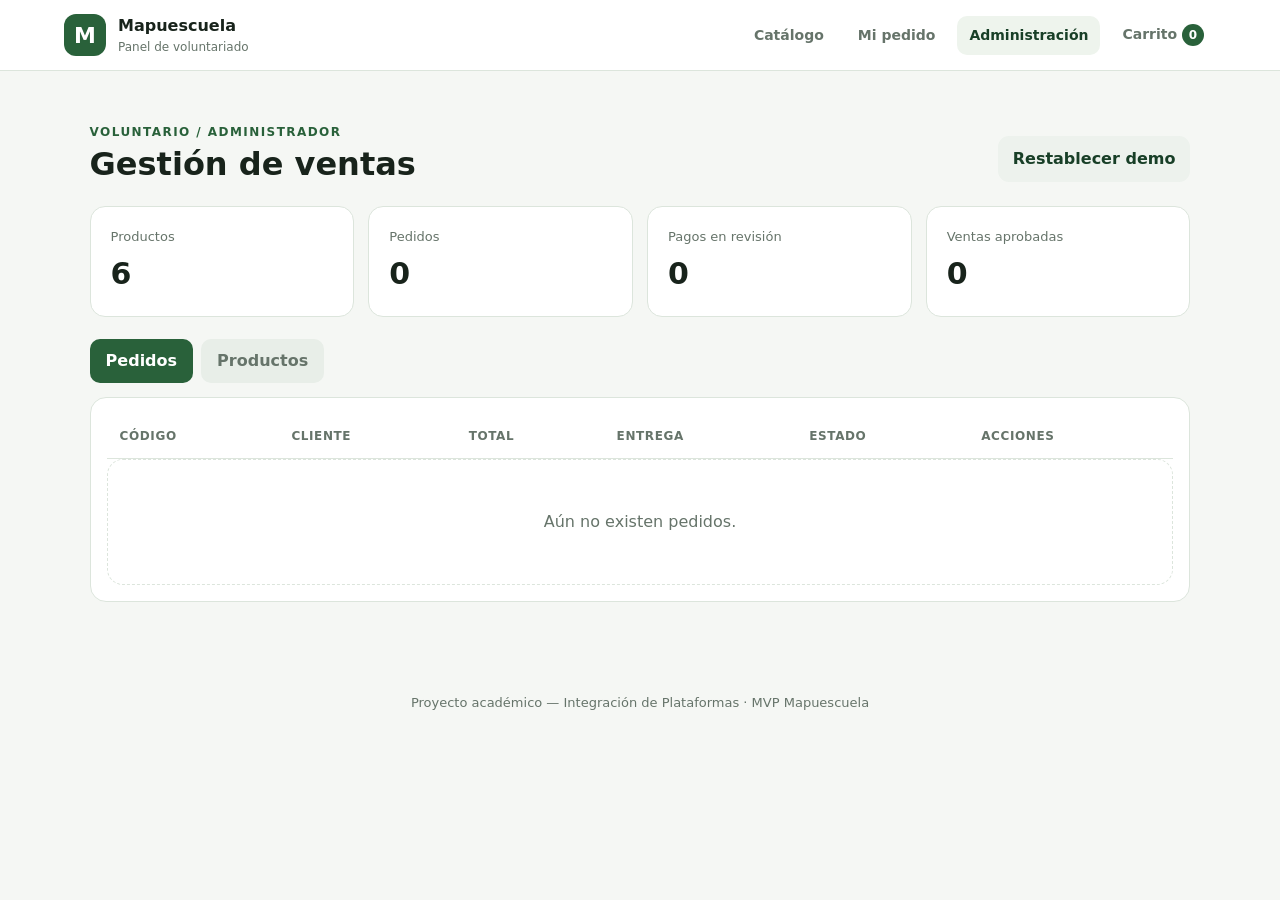
==== frontend/admin.html @ 1a3f2280 "Agregar frontend inicial de Mapuescuela Se incorpora catálogo, carrito, checkout, consulta de pedido" ====
<!DOCTYPE html>
<html lang="es">
<head>
  <meta charset="UTF-8" />
  <meta name="viewport" content="width=device-width, initial-scale=1.0" />
  <title>Mapuescuela | Administración</title>
  <link rel="stylesheet" href="estilos.css" />
</head>
<body data-page="admin">
  <header class="topbar">
    <a class="brand" href="index.html">
      <span class="brand-mark">M</span>
      <span><strong>Mapuescuela</strong><small>Panel de voluntariado</small></span>
    </a>
    <nav class="nav">
      <a href="index.html">Catálogo</a>
      <a href="estado.html">Mi pedido</a>
      <a class="active" href="admin.html">Administración</a>
      <a class="cart-link" href="carrito.html">Carrito <span id="cart-count">0</span></a>
    </nav>
  </header>

  <!-- Panel pensado para el voluntario/administrador de Mapuescuela. -->
  <main class="section">
    <div class="section-head">
      <div>
        <span class="eyebrow">Voluntario / administrador</span>
        <h1>Gestión de ventas</h1>
      </div>
      <button id="reset-demo" class="btn ghost">Restablecer demo</button>
    </div>

    <div class="stats-grid">
      <div class="stat"><span>Productos</span><strong id="stat-products">0</strong></div>
      <div class="stat"><span>Pedidos</span><strong id="stat-orders">0</strong></div>
      <div class="stat"><span>Pagos en revisión</span><strong id="stat-review">0</strong></div>
      <div class="stat"><span>Ventas aprobadas</span><strong id="stat-approved">0</strong></div>
    </div>

    <div class="admin-tabs">
      <button class="tab active" data-tab="pedidos">Pedidos</button>
      <button class="tab" data-tab="productos">Productos</button>
    </div>

    <!-- Gestión de pedidos y avance de estados del proceso de venta. -->
    <section id="tab-pedidos" class="admin-panel">
      <div class="table-wrap">
        <table>
          <thead>
            <tr><th>Código</th><th>Cliente</th><th>Total</th><th>Entrega</th><th>Estado</th><th>Acciones</th></tr>
          </thead>
          <tbody id="orders-table"></tbody>
        </table>
      </div>
      <div id="no-orders" class="empty hidden">Aún no existen pedidos.</div>
    </section>

    <!-- Gestión básica de productos y stock desde la interfaz administrativa. -->
    <section id="tab-productos" class="admin-panel hidden">
      <div class="panel-actions">
        <button id="new-product" class="btn primary">Agregar producto</button>
      </div>
      <div class="table-wrap">
        <table>
          <thead>
            <tr><th>Producto</th><th>Categoría</th><th>Precio</th><th>Stock</th><th>Estado</th><th>Acciones</th></tr>
          </thead>
          <tbody id="products-table"></tbody>
        </table>
      </div>
    </section>
  </main>

  <div id="product-form-modal" class="modal hidden">
    <div class="modal-card small">
      <button id="product-form-close" class="modal-close">×</button>
      <h2 id="product-form-title">Producto</h2>
      <form id="product-form" class="form-grid">
        <input type="hidden" name="id" />
        <label>Nombre<input required name="nombre" /></label>
        <label>Categoría<input required name="categoria" /></label>
        <label>Precio<input required min="0" name="precio" type="number" /></label>
        <label>Stock<input required min="0" name="stock" type="number" /></label>
        <label class="full">Descripción<textarea required name="descripcion" rows="3"></textarea></label>
        <label>Estado
          <select name="estado">
            <option value="DISPONIBLE">Disponible</option>
            <option value="NO_DISPONIBLE">No disponible</option>
          </select>
        </label>
        <button class="btn primary full" type="submit">Guardar producto</button>
      </form>
    </div>
  </div>

  <footer><p>Proyecto académico — Integración de Plataformas · MVP Mapuescuela</p></footer>
  <script src="soap-client.js"></script>
  <script src="app.js"></script>
</body>
</html>
---- frontend/estilos.css ----
:root{
  --bg:#f5f7f4;
  --surface:#ffffff;
  --surface-2:#eef4ed;
  --text:#18231b;
  --muted:#66746a;
  --brand:#29613a;
  --brand-dark:#183f27;
  --accent:#d8a83d;
  --border:#dce5dc;
  --danger:#a63c3c;
  --warning:#9a6b17;
  --success:#2a6c43;
  --shadow:0 16px 40px rgba(28,55,35,.10);
  --radius:18px;
}
*{box-sizing:border-box}
html{scroll-behavior:smooth}
body{margin:0;background:var(--bg);color:var(--text);font-family:Inter,system-ui,-apple-system,BlinkMacSystemFont,"Segoe UI",sans-serif;line-height:1.5}
a{color:inherit;text-decoration:none}
button,input,select,textarea{font:inherit}
button{cursor:pointer}
.topbar{position:sticky;top:0;z-index:20;display:flex;align-items:center;justify-content:space-between;gap:24px;padding:14px clamp(18px,5vw,72px);background:rgba(255,255,255,.94);backdrop-filter:blur(12px);border-bottom:1px solid var(--border)}
.brand{display:flex;align-items:center;gap:12px}
.brand-mark{display:grid;place-items:center;width:42px;height:42px;border-radius:12px;background:var(--brand);color:white;font-weight:900;font-size:22px}
.brand strong,.brand small{display:block}
.brand small{color:var(--muted);font-size:12px}
.nav{display:flex;align-items:center;gap:10px;flex-wrap:wrap}
.nav a{padding:9px 12px;border-radius:10px;color:var(--muted);font-weight:700;font-size:14px}
.nav a:hover,.nav a.active{background:var(--surface-2);color:var(--brand-dark)}
.cart-link span{display:inline-grid;place-items:center;min-width:22px;height:22px;padding:0 6px;background:var(--brand);color:#fff;border-radius:999px;font-size:12px}
.hero{display:grid;grid-template-columns:1.4fr .8fr;gap:36px;align-items:center;padding:76px clamp(18px,7vw,110px);background:linear-gradient(135deg,#e9f2e7,#f8f3e2)}
.hero h1{max-width:780px;margin:10px 0 14px;font-size:clamp(38px,6vw,74px);line-height:1.02;letter-spacing:-.045em}
.hero p{max-width:650px;color:var(--muted);font-size:18px}
.eyebrow{color:var(--brand);font-weight:900;text-transform:uppercase;letter-spacing:.12em;font-size:12px}
.hero-card,.summary-card,.form-card,.order-detail{background:var(--surface);border:1px solid var(--border);border-radius:var(--radius);padding:24px;box-shadow:var(--shadow)}
.hero-card ol{padding-left:22px;color:var(--muted)}
.hero-card li+li{margin-top:8px}
.section{padding:48px clamp(18px,7vw,110px)}
.page-narrow{max-width:1300px;margin:auto}
.section-head{display:flex;justify-content:space-between;align-items:end;gap:20px;margin-bottom:24px}
.section-head h1,.section-head h2{margin:4px 0 0;line-height:1.1}
.filters{display:flex;gap:10px;flex-wrap:wrap}
input,select,textarea{width:100%;border:1px solid var(--border);background:#fff;border-radius:12px;padding:12px 14px;color:var(--text);outline:none}
input:focus,select:focus,textarea:focus{border-color:#7aad87;box-shadow:0 0 0 3px rgba(41,97,58,.1)}
.filters input{width:min(320px,70vw)}
.filters select{width:auto}
.product-grid{display:grid;grid-template-columns:repeat(3,minmax(0,1fr));gap:20px}
.product-card{overflow:hidden;background:var(--surface);border:1px solid var(--border);border-radius:var(--radius);box-shadow:0 8px 24px rgba(31,58,38,.06)}
.product-visual{width:100%;height:190px;border:0;background:linear-gradient(145deg,#e4efe1,#fbf6e7);display:grid;place-items:center}
.product-visual span{font-size:76px;filter:drop-shadow(0 8px 12px rgba(0,0,0,.08))}
.product-body{padding:20px}
.product-body h3{margin:10px 0 6px}
.product-body p{color:var(--muted);min-height:72px;font-size:14px}
.badge{display:inline-flex;padding:5px 9px;background:var(--surface-2);color:var(--brand-dark);border-radius:999px;font-size:12px;font-weight:800}
.product-meta{display:flex;justify-content:space-between;align-items:center;margin:16px 0}
.product-meta.large{font-size:18px}
.card-actions{display:flex;gap:8px}
.btn{border:0;border-radius:11px;padding:11px 15px;font-weight:800;display:inline-flex;align-items:center;justify-content:center;gap:8px}
.btn.primary{background:var(--brand);color:white}
.btn.primary:hover{background:var(--brand-dark)}
.btn.ghost{background:#edf2ed;color:var(--brand-dark)}
.btn.danger-btn{background:#f7e5e5;color:var(--danger)}
.btn.block{width:100%;margin-top:10px}
.btn.tiny{padding:7px 10px;font-size:12px;margin:2px}
.two-col{display:grid;grid-template-columns:1.45fr .65fr;gap:24px;align-items:start}
.stack{display:grid;gap:12px}
.cart-item{display:grid;grid-template-columns:64px 1fr auto auto auto;gap:16px;align-items:center;background:#fff;border:1px solid var(--border);border-radius:16px;padding:16px}
.cart-icon{display:grid;place-items:center;width:64px;height:64px;background:var(--surface-2);border-radius:14px;font-size:32px}
.cart-info h3{margin:5px 0}
.cart-info small{color:var(--muted)}
.qty{display:flex;align-items:center;gap:9px}
.qty button,.icon-btn{width:32px;height:32px;border:1px solid var(--border);background:#fff;border-radius:9px;font-weight:900}
.icon-btn.danger{color:var(--danger)}
.summary-card{position:sticky;top:92px}
.summary-card h3{margin-top:0}
.summary-line{display:flex;justify-content:space-between;padding:12px 0;border-bottom:1px solid var(--border)}
.summary-line.total{font-size:20px;border-bottom:0;padding-top:18px}
.form-card h3:not(:first-child){margin-top:30px}
.form-grid{display:grid;grid-template-columns:1fr 1fr;gap:14px}
.form-grid label{font-weight:700;font-size:14px}
.form-grid label input,.form-grid label select,.form-grid label textarea{margin-top:6px;font-weight:400}
.full{grid-column:1/-1}
.option-grid{display:grid;grid-template-columns:1fr 1fr;gap:12px}
.option-card{display:flex;align-items:start;gap:10px;border:1px solid var(--border);padding:16px;border-radius:14px;background:#fff}
.option-card input{width:auto;margin-top:4px}
.option-card strong,.option-card small{display:block}
.option-card small{color:var(--muted);margin-top:4px}
.bank-box{background:#fff8e7;border:1px solid #eed58c;border-radius:14px;padding:14px;margin-bottom:16px}
.bank-box p{margin:4px 0}
.help,.notice{display:block;color:var(--muted);font-size:12px;margin-top:6px}
.form-message{margin-top:18px}
.success-box{display:grid;gap:10px;padding:18px;border:1px solid #abd3b5;background:#edf8ef;border-radius:14px}
.mini-list{display:grid;gap:10px}
.mini-list>div{display:flex;justify-content:space-between;gap:15px;border-bottom:1px solid var(--border);padding-bottom:10px}
.track-form{display:grid;grid-template-columns:1fr auto;gap:10px;align-items:end}
.order-detail{margin-top:22px}
.order-top{display:flex;justify-content:space-between;gap:20px;align-items:start}
.status{display:inline-flex;padding:6px 10px;border-radius:999px;font-size:12px;font-weight:900;white-space:nowrap}
.status.success{background:#e5f5ea;color:var(--success)}
.status.warning{background:#fff2d5;color:var(--warning)}
.status.danger{background:#f8e1e1;color:var(--danger)}
.status.neutral{background:#eef1ef;color:#536057}
.order-grid{display:grid;grid-template-columns:repeat(4,1fr);gap:12px;margin:20px 0}
.order-grid>div{padding:14px;background:var(--surface-2);border-radius:12px}
.order-grid small,.order-grid strong{display:block}
.process-strip{display:flex;gap:6px;flex-wrap:wrap;margin-top:24px}
.process-strip span{padding:8px 10px;border-radius:9px;background:#eff2ef;color:var(--muted);font-size:12px}
.process-strip span.current{background:var(--brand);color:#fff}
.stats-grid{display:grid;grid-template-columns:repeat(4,1fr);gap:14px;margin-bottom:22px}
.stat{background:#fff;border:1px solid var(--border);padding:20px;border-radius:15px}
.stat span,.stat strong{display:block}
.stat span{color:var(--muted);font-size:13px}
.stat strong{font-size:30px;margin-top:4px}
.admin-tabs{display:flex;gap:8px;margin-bottom:14px}
.tab{border:0;background:#e8eee8;padding:10px 16px;border-radius:10px;font-weight:800;color:var(--muted)}
.tab.active{background:var(--brand);color:#fff}
.admin-panel{background:#fff;border:1px solid var(--border);border-radius:16px;padding:16px}
.table-wrap{overflow:auto}
table{width:100%;border-collapse:collapse;min-width:800px}
th,td{text-align:left;padding:13px;border-bottom:1px solid var(--border);vertical-align:middle}
th{font-size:12px;text-transform:uppercase;letter-spacing:.05em;color:var(--muted)}
td small{color:var(--muted)}
.panel-actions{display:flex;justify-content:flex-end;margin-bottom:12px}
.actions-cell{min-width:180px}
.modal{position:fixed;z-index:50;inset:0;background:rgba(13,24,16,.56);display:grid;place-items:center;padding:20px}
.modal-card{position:relative;width:min(620px,100%);max-height:90vh;overflow:auto;background:#fff;border-radius:22px;padding:28px;box-shadow:0 30px 80px rgba(0,0,0,.25)}
.modal-card.small{width:min(560px,100%)}
.modal-close{position:absolute;right:16px;top:12px;border:0;background:transparent;font-size:28px;color:var(--muted)}
.detail-visual{display:grid;place-items:center;height:200px;background:linear-gradient(145deg,#e4efe1,#fbf6e7);border-radius:16px;font-size:90px;margin-bottom:20px}
.empty{text-align:center;padding:50px 20px;color:var(--muted);background:#fff;border:1px dashed var(--border);border-radius:16px}
.toast{position:fixed;left:50%;bottom:24px;z-index:100;transform:translate(-50%,20px);opacity:0;background:#173d25;color:white;padding:12px 18px;border-radius:12px;box-shadow:var(--shadow);transition:.2s}
.toast.show{transform:translate(-50%,0);opacity:1}
.hidden{display:none!important}
footer{padding:30px;text-align:center;color:var(--muted);font-size:13px}
@media(max-width:900px){
  .topbar{align-items:flex-start;flex-direction:column}
  .nav{width:100%;overflow:auto;flex-wrap:nowrap}
  .hero,.two-col{grid-template-columns:1fr}
  .product-grid{grid-template-columns:repeat(2,minmax(0,1fr))}
  .summary-card{position:static}
  .stats-grid{grid-template-columns:repeat(2,1fr)}
  .order-grid{grid-template-columns:repeat(2,1fr)}
}
@media(max-width:620px){
  .section{padding:32px 16px}
  .hero{padding:48px 16px}
  .hero h1{font-size:42px}
  .product-grid,.form-grid,.option-grid{grid-template-columns:1fr}
  .full{grid-column:auto}
  .section-head{align-items:stretch;flex-direction:column}
  .filters input,.filters select{width:100%}
  .cart-item{grid-template-columns:50px 1fr auto}
  .cart-item>.qty{grid-column:2}
  .cart-item>strong{grid-column:2}
  .track-form{grid-template-columns:1fr}
  .stats-grid{grid-template-columns:1fr 1fr}
  .order-grid{grid-template-columns:1fr}
}


/* Fotografías del catálogo */
.product-visual{
  overflow:hidden;
  padding:0;
  background:#ecefea;
}
.product-visual img{
  width:100%;
  height:100%;
  display:block;
  object-fit:cover;
  transition:transform .28s ease;
}
.product-card:hover .product-visual img{
  transform:scale(1.035);
}
.detail-visual{
  overflow:hidden;
  padding:0;
  background:#ecefea;
}
.detail-visual img{
  width:100%;
  height:100%;
  display:block;
  object-fit:cover;
}
.cart-icon{
  overflow:hidden;
  padding:0;
}
.cart-icon img{
  width:100%;
  height:100%;
  object-fit:cover;
  display:block;
}
.admin-product{
  display:flex;
  align-items:center;
  gap:10px;
  min-width:210px;
}
.admin-product img{
  width:46px;
  height:46px;
  object-fit:cover;
  border-radius:9px;
  border:1px solid var(--border);
}
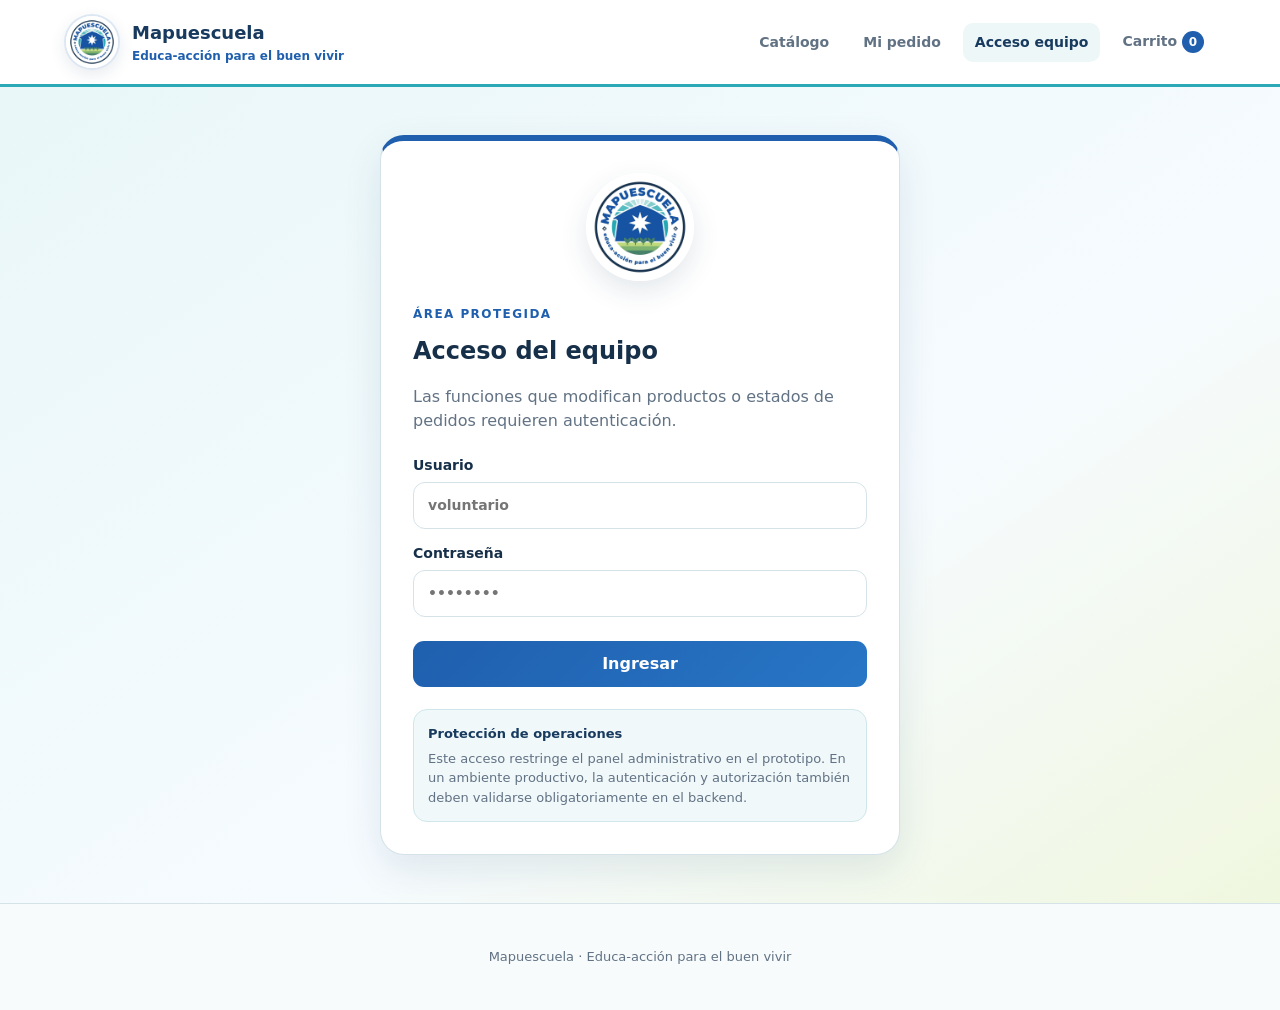
==== commit 2aeab5ea: "Mejorar identidad visual y seguridad del fronten Se incorpora identidad visual de Mapuescuela, logot" ====
--- a/frontend/admin.html
+++ b/frontend/admin.html
@@ -9,13 +9,14 @@
 <body data-page="admin">
   <header class="topbar">
     <a class="brand" href="index.html">
-      <span class="brand-mark">M</span>
-      <span><strong>Mapuescuela</strong><small>Panel de voluntariado</small></span>
+      <img class="brand-logo" src="logo-mapuescuela.jpg" alt="Logotipo Mapuescuela">
+      <span><strong>Mapuescuela</strong><small>Panel protegido de voluntariado</small></span>
     </a>
     <nav class="nav">
       <a href="index.html">Catálogo</a>
       <a href="estado.html">Mi pedido</a>
       <a class="active" href="admin.html">Administración</a>
+      <button id="logout-btn" class="nav-logout" type="button">Cerrar sesión</button>
       <a class="cart-link" href="carrito.html">Carrito <span id="cart-count">0</span></a>
     </nav>
   </header>
@@ -24,8 +25,9 @@
   <main class="section">
     <div class="section-head">
       <div>
-        <span class="eyebrow">Voluntario / administrador</span>
+        <span class="eyebrow">Área protegida · Voluntariado</span>
         <h1>Gestión de ventas</h1>
+        <p class="admin-security-copy">Solo usuarios autenticados pueden modificar productos o estados de pedidos.</p>
       </div>
       <button id="reset-demo" class="btn ghost">Restablecer demo</button>
     </div>
--- a/frontend/estilos.css
+++ b/frontend/estilos.css
@@ -1,18 +1,19 @@
 :root{
-  --bg:#f5f7f4;
+  --brand:#1f5fae;
+  --brand-dark:#173a5e;
+  --brand-cyan:#2ca9b6;
+  --brand-green:#4f8f6f;
+  --brand-lime:#b6d879;
   --surface:#ffffff;
-  --surface-2:#eef4ed;
-  --text:#18231b;
-  --muted:#66746a;
-  --brand:#29613a;
-  --brand-dark:#183f27;
-  --accent:#d8a83d;
-  --border:#dce5dc;
+  --surface-2:#eef7f8;
+  --text:#17304a;
+  --muted:#617284;
+  --border:#d5e3e8;
   --danger:#a63c3c;
-  --warning:#9a6b17;
-  --success:#2a6c43;
-  --shadow:0 16px 40px rgba(28,55,35,.10);
+  --success:#397a5a;
+  --warning:#9a6b12;
   --radius:18px;
+  --shadow:0 14px 38px rgba(23,58,94,.10);
 }
 *{box-sizing:border-box}
 html{scroll-behavior:smooth}
@@ -29,7 +30,7 @@
 .nav a{padding:9px 12px;border-radius:10px;color:var(--muted);font-weight:700;font-size:14px}
 .nav a:hover,.nav a.active{background:var(--surface-2);color:var(--brand-dark)}
 .cart-link span{display:inline-grid;place-items:center;min-width:22px;height:22px;padding:0 6px;background:var(--brand);color:#fff;border-radius:999px;font-size:12px}
-.hero{display:grid;grid-template-columns:1.4fr .8fr;gap:36px;align-items:center;padding:76px clamp(18px,7vw,110px);background:linear-gradient(135deg,#e9f2e7,#f8f3e2)}
+.hero{display:grid;grid-template-columns:1.4fr .8fr;gap:36px;align-items:center;padding:76px clamp(18px,7vw,110px);background:linear-gradient(135deg,#e8f6f7,#f4f9ff 58%,#eef6dc)}
 .hero h1{max-width:780px;margin:10px 0 14px;font-size:clamp(38px,6vw,74px);line-height:1.02;letter-spacing:-.045em}
 .hero p{max-width:650px;color:var(--muted);font-size:18px}
 .eyebrow{color:var(--brand);font-weight:900;text-transform:uppercase;letter-spacing:.12em;font-size:12px}
@@ -42,7 +43,7 @@
 .section-head h1,.section-head h2{margin:4px 0 0;line-height:1.1}
 .filters{display:flex;gap:10px;flex-wrap:wrap}
 input,select,textarea{width:100%;border:1px solid var(--border);background:#fff;border-radius:12px;padding:12px 14px;color:var(--text);outline:none}
-input:focus,select:focus,textarea:focus{border-color:#7aad87;box-shadow:0 0 0 3px rgba(41,97,58,.1)}
+input:focus,select:focus,textarea:focus{border-color:var(--brand-cyan);box-shadow:0 0 0 3px rgba(44,169,182,.13)}
 .filters input{width:min(320px,70vw)}
 .filters select{width:auto}
 .product-grid{display:grid;grid-template-columns:repeat(3,minmax(0,1fr));gap:20px}
@@ -59,7 +60,7 @@
 .btn{border:0;border-radius:11px;padding:11px 15px;font-weight:800;display:inline-flex;align-items:center;justify-content:center;gap:8px}
 .btn.primary{background:var(--brand);color:white}
 .btn.primary:hover{background:var(--brand-dark)}
-.btn.ghost{background:#edf2ed;color:var(--brand-dark)}
+.btn.ghost{background:#edf5f7;color:var(--brand-dark)}
 .btn.danger-btn{background:#f7e5e5;color:var(--danger)}
 .btn.block{width:100%;margin-top:10px}
 .btn.tiny{padding:7px 10px;font-size:12px;margin:2px}
@@ -113,7 +114,7 @@
 .stat span{color:var(--muted);font-size:13px}
 .stat strong{font-size:30px;margin-top:4px}
 .admin-tabs{display:flex;gap:8px;margin-bottom:14px}
-.tab{border:0;background:#e8eee8;padding:10px 16px;border-radius:10px;font-weight:800;color:var(--muted)}
+.tab{border:0;background:#e8f3f5;padding:10px 16px;border-radius:10px;font-weight:800;color:var(--muted)}
 .tab.active{background:var(--brand);color:#fff}
 .admin-panel{background:#fff;border:1px solid var(--border);border-radius:16px;padding:16px}
 .table-wrap{overflow:auto}
@@ -129,7 +130,7 @@
 .modal-close{position:absolute;right:16px;top:12px;border:0;background:transparent;font-size:28px;color:var(--muted)}
 .detail-visual{display:grid;place-items:center;height:200px;background:linear-gradient(145deg,#e4efe1,#fbf6e7);border-radius:16px;font-size:90px;margin-bottom:20px}
 .empty{text-align:center;padding:50px 20px;color:var(--muted);background:#fff;border:1px dashed var(--border);border-radius:16px}
-.toast{position:fixed;left:50%;bottom:24px;z-index:100;transform:translate(-50%,20px);opacity:0;background:#173d25;color:white;padding:12px 18px;border-radius:12px;box-shadow:var(--shadow);transition:.2s}
+.toast{position:fixed;left:50%;bottom:24px;z-index:100;transform:translate(-50%,20px);opacity:0;background:var(--brand-dark);color:white;padding:12px 18px;border-radius:12px;box-shadow:var(--shadow);transition:.2s}
 .toast.show{transform:translate(-50%,0);opacity:1}
 .hidden{display:none!important}
 footer{padding:30px;text-align:center;color:var(--muted);font-size:13px}
@@ -209,3 +210,163 @@
   border-radius:9px;
   border:1px solid var(--border);
 }
+
+
+/* ===== Identidad visual institucional Mapuescuela ===== */
+.brand{
+  display:flex;
+  align-items:center;
+  gap:12px;
+}
+.brand-logo{
+  width:56px;
+  height:56px;
+  border-radius:50%;
+  object-fit:cover;
+  background:#fff;
+  border:2px solid rgba(31,95,174,.15);
+  box-shadow:0 5px 15px rgba(23,58,94,.10);
+}
+.brand span{
+  display:grid;
+  gap:1px;
+}
+.brand strong{color:var(--brand-dark);font-size:18px}
+.brand small{color:var(--brand);font-weight:700}
+
+.topbar{
+  border-bottom:3px solid var(--brand-cyan);
+}
+.eyebrow{color:var(--brand)}
+.hero{
+  position:relative;
+  overflow:hidden;
+}
+.hero::after{
+  content:"";
+  position:absolute;
+  width:220px;
+  height:220px;
+  right:-70px;
+  bottom:-95px;
+  border-radius:50%;
+  background:rgba(182,216,121,.24);
+  pointer-events:none;
+}
+.identity-card{
+  text-align:center;
+  border-top:5px solid var(--brand-cyan);
+}
+.hero-logo{
+  width:120px;
+  height:120px;
+  object-fit:cover;
+  border-radius:50%;
+  display:block;
+  margin:0 auto 16px;
+  box-shadow:0 10px 30px rgba(23,58,94,.12);
+}
+.btn.primary{
+  background:linear-gradient(135deg,var(--brand),#2876c6);
+}
+.btn.primary:hover{background:var(--brand-dark)}
+.badge{
+  background:#e7f6f7;
+  color:var(--brand-dark);
+}
+.product-card{
+  border-top:4px solid transparent;
+  transition:transform .2s ease,border-color .2s ease,box-shadow .2s ease;
+}
+.product-card:hover{
+  transform:translateY(-3px);
+  border-top-color:var(--brand-cyan);
+  box-shadow:0 16px 34px rgba(23,58,94,.12);
+}
+footer{
+  border-top:1px solid var(--border);
+  background:#f8fbfc;
+}
+
+/* ===== Acceso y autorización del panel administrativo ===== */
+.auth-shell{
+  min-height:calc(100vh - 150px);
+  display:grid;
+  place-items:center;
+  padding:48px 20px;
+  background:linear-gradient(145deg,#e9f7f8,#f6fbff 60%,#f0f7df);
+}
+.auth-card{
+  width:min(520px,100%);
+  background:#fff;
+  border:1px solid var(--border);
+  border-top:6px solid var(--brand);
+  border-radius:24px;
+  box-shadow:var(--shadow);
+  padding:32px;
+}
+.auth-card h1{margin:8px 0}
+.auth-card>p{color:var(--muted);margin-bottom:22px}
+.auth-logo{
+  width:108px;
+  height:108px;
+  object-fit:cover;
+  border-radius:50%;
+  display:block;
+  margin:0 auto 20px;
+  box-shadow:0 10px 28px rgba(23,58,94,.12);
+}
+.auth-form{
+  display:grid;
+  gap:14px;
+}
+.auth-form label{font-weight:800;font-size:14px}
+.auth-form input{margin-top:6px}
+.auth-error{
+  margin-top:14px;
+  background:#f8e1e1;
+  color:var(--danger);
+  border:1px solid #edbbbb;
+  border-radius:12px;
+  padding:12px 14px;
+  font-weight:700;
+}
+.security-note{
+  margin-top:22px;
+  padding:14px;
+  border-radius:14px;
+  background:#f0f8fa;
+  border:1px solid #cfe7eb;
+  color:var(--muted);
+  font-size:13px;
+}
+.security-note strong{color:var(--brand-dark)}
+.security-note p{margin:5px 0 0}
+.nav-logout{
+  border:1px solid var(--border);
+  background:#fff;
+  color:var(--brand-dark);
+  padding:9px 12px;
+  border-radius:10px;
+  font-weight:800;
+}
+.nav-logout:hover{background:#edf5f7}
+.admin-security-copy{
+  color:var(--muted);
+  margin:6px 0 0;
+  max-width:660px;
+}
+
+/* Destaca visualmente que administración es un entorno restringido */
+body[data-page="admin"] .topbar{
+  background:linear-gradient(90deg,#fff,#f0f8fa);
+}
+body[data-page="admin"] .admin-panel{
+  border-top:4px solid var(--brand-cyan);
+}
+
+@media(max-width:620px){
+  .brand-logo{width:48px;height:48px}
+  .hero-logo{width:95px;height:95px}
+  .auth-card{padding:24px 18px}
+}
